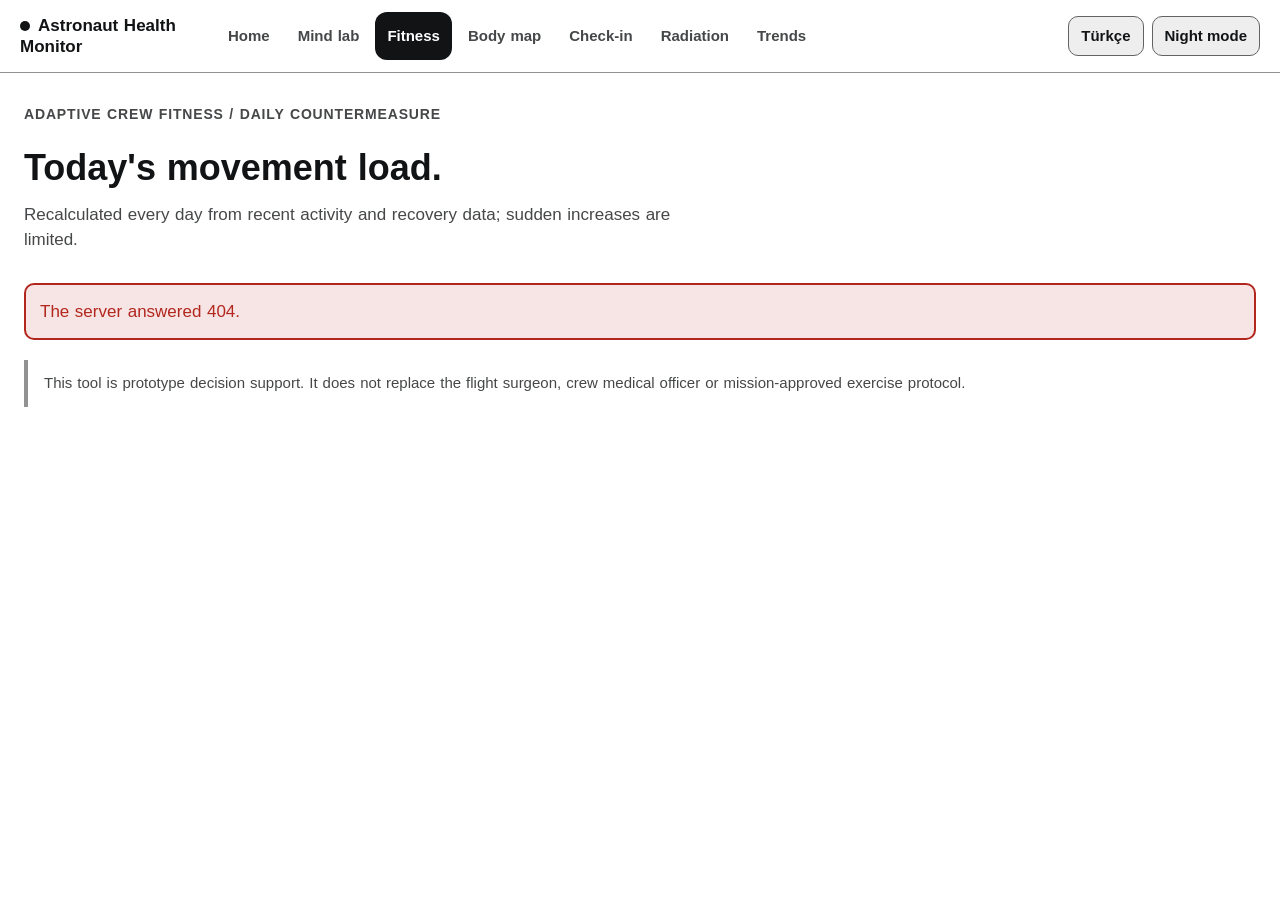
==== frontend/activity.html @ 47441b2d "Baseline Nasa1 snapshot" ====
<!doctype html>
<html lang="en">
<head>
  <meta charset="utf-8"><meta name="viewport" content="width=device-width, initial-scale=1">
  <title>Fitness · Astro Health</title><link rel="stylesheet" href="css/base.css"><link rel="stylesheet" href="css/orbit.css">
</head>
<body>
  <header id="app-header"></header>
  <main class="orbit-page">
    <div class="eyebrow">ADAPTIVE CREW FITNESS / GÜNLÜK KARŞI ÖNLEM</div>
    <div class="page-head"><h1>Bugünün hareket yükü.</h1><p>Yakın dönem aktivite ve toparlanma verisine göre her gün yeniden hesaplanır; ani artışlar sınırlandırılır.</p></div>
    <div id="activity-status" role="status"></div>
    <div id="activity-root"><p class="state">Plan hazırlanıyor…</p></div>
    <p class="trust-note">Bu araç prototip karar desteğidir. Uçuş cerrahının, mürettebat sağlık sorumlusunun veya görev için onaylanmış egzersiz protokolünün yerini almaz.</p>
  </main>
  <script type="module" src="js/activity.js"></script>
</body>
</html>
---- frontend/css/base.css ----
/* Astronaut Health Monitor — shared tokens and components.
   Pages add layout only; every colour, size, space and radius comes from these tokens.

   Rules from the NASA Human Integration Design Handbook (HIDH, Rev. 1) applied here:
   - Colour meaning (HIDH 10.11.5.5, p. 1063): red = warning/emergency, yellow = caution,
     green = normal, blue = advisory, magenta = radiation hazard. These colours are reserved
     for those meanings; actions and selection use neutral grey/white.
   - Colour is never the only code (HIDH p. 1033): every status has a word and a shape.
   - Text: no smaller than 14 px (about 0.4 degrees at a 50 cm viewing distance, HIDH p. 122),
     line spacing well above 0.15 of letter height and character contrast above 0.7 (p. 947).
   - Controls protected against inadvertent operation: large targets and confirmation for
     commands that cannot be undone (HIDH p. 1015).
   Page numbers are the handbook's printed page numbers. */

:root {
  color-scheme: dark;

  /* Surfaces: low-glare charcoal for long shifts */
  --bg: #111315;
  --surface: #111315;
  --surface-2: color-mix(in srgb, #ffffff 8%, #111315);
  --line: color-mix(in srgb, #ffffff 32%, #111315);
  --ink: #ffffff;
  --ink-muted: color-mix(in srgb, #ffffff 76%, #111315);
  --ink-faint: color-mix(in srgb, #ffffff 62%, #111315);

  /* Actions and current selection: pale ice blue, kept far lighter than the advisory blue */
  --accent: #ffffff;
  --accent-ink: #111315;
  --focus-ring: #ffffff;
  --ice: #ffffff;
  --ice-line: color-mix(in srgb, #ffffff 32%, #111315);

  /* Brand trim only (header line, title mark): never on controls or status, where red means warning */
  --cherry: color-mix(in srgb, #ffffff 32%, #111315);

  /* Status colours, reserved for their meaning and always paired with a word and a shape */
  --good: color-mix(in srgb,#1f6f3e 55%,#ffffff); --advisory: color-mix(in srgb,#185fa5 55%,#ffffff); --watch: color-mix(in srgb,#a94700 55%,#ffffff); --alert: color-mix(in srgb,#b3261e 55%,#ffffff); --radiation: color-mix(in srgb,#6f3b8f 55%,#ffffff);
  --missing: var(--ink-muted);
  --good-bg: color-mix(in srgb,var(--good) 20%,var(--bg));
  --advisory-bg: color-mix(in srgb,var(--advisory) 20%,var(--bg));
  --watch-bg: color-mix(in srgb,var(--watch) 20%,var(--bg));
  --alert-bg: color-mix(in srgb,var(--alert) 20%,var(--bg));
  --radiation-bg: color-mix(in srgb,var(--radiation) 20%,var(--bg));
  --missing-bg: var(--surface-2);
  /* Relative radiation dose, light to dark magenta */
  --dose-1: color-mix(in srgb,var(--radiation) 25%,var(--bg));
  --dose-2: color-mix(in srgb,var(--radiation) 55%,var(--bg));
  --dose-3: var(--radiation);

  /* Type: plain sans-serif faces available offline */
  --font: Arial, Helvetica, "Segoe UI", system-ui, sans-serif;
  --font-display: Arial, Helvetica, "Segoe UI", system-ui, sans-serif;
  --text-xs: 0.875rem;   /* 14 px: the smallest text anywhere */
  --text-sm: 0.9375rem;  /* 15 px */
  --text-md: 1.0625rem;  /* 17 px body */
  --text-lg: 1.375rem;
  --text-xl: 1.75rem;
  --text-2xl: 2.25rem;
  --text-score: 4.5rem;
  --text-chart: 13px;

  /* Space on a 4 px base */
  --s-1: 4px;
  --s-2: 8px;
  --s-3: 12px;
  --s-4: 16px;
  --s-5: 24px;
  --s-6: 32px;
  --s-7: 48px;

  --radius-sm: 4px;
  --radius: 8px;
  --radius-lg: 14px;

  --target: 48px;  /* minimum height of anything pressed */
  --page-max: 1200px;
  --focus: 0 0 0 3px var(--bg), 0 0 0 6px var(--focus-ring);
}

/* Two operational themes. Neutral surfaces carry no status meaning. The five
   chromatic colours below are reserved for status/category communication. */
:root, :root[data-theme="dark"] {
  color-scheme: dark;
  --bg: #111315; --surface: #111315; --surface-2:color-mix(in srgb,#ffffff 8%,#111315); --line:color-mix(in srgb,#ffffff 32%,#111315);
  --ink: #ffffff; --ink-muted:color-mix(in srgb,#ffffff 76%,#111315); --ink-faint:color-mix(in srgb,#ffffff 62%,#111315);
  --accent: #ffffff; --accent-ink: #111315; --focus-ring: #ffffff;
  --ice: #ffffff; --ice-line:var(--line); --cherry:var(--line);
  --good:color-mix(in srgb,#1f6f3e 55%,#ffffff); --advisory:color-mix(in srgb,#185fa5 55%,#ffffff); --watch:color-mix(in srgb,#a94700 55%,#ffffff); --alert:color-mix(in srgb,#b3261e 55%,#ffffff);
  --radiation:color-mix(in srgb,#6f3b8f 55%,#ffffff); --missing:var(--ink-muted);
  --good-bg:color-mix(in srgb,var(--good) 20%,var(--bg)); --advisory-bg:color-mix(in srgb,var(--advisory) 20%,var(--bg)); --watch-bg:color-mix(in srgb,var(--watch) 20%,var(--bg));
  --alert-bg:color-mix(in srgb,var(--alert) 20%,var(--bg)); --radiation-bg:color-mix(in srgb,var(--radiation) 20%,var(--bg)); --missing-bg:var(--surface-2);
  --dose-1:color-mix(in srgb,var(--radiation) 25%,var(--bg)); --dose-2:color-mix(in srgb,var(--radiation) 55%,var(--bg)); --dose-3:var(--radiation);
}
:root[data-theme="light"] {
  color-scheme: light;
  --bg: #ffffff; --surface: #ffffff; --surface-2:color-mix(in srgb,#111315 7%,#ffffff); --line:color-mix(in srgb,#111315 46%,#ffffff);
  --ink: #111315; --ink-muted:color-mix(in srgb,#111315 78%,#ffffff); --ink-faint:color-mix(in srgb,#111315 66%,#ffffff);
  --accent: #111315; --accent-ink: #ffffff; --focus-ring: #111315;
  --ice: #111315; --ice-line:var(--line); --cherry:var(--line);
  --good: #1f6f3e; --advisory: #185fa5; --watch: #a94700; --alert: #b3261e;
  --radiation: #6f3b8f; --missing:var(--ink-muted);
  --good-bg:color-mix(in srgb,var(--good) 12%,var(--bg)); --advisory-bg:color-mix(in srgb,var(--advisory) 12%,var(--bg)); --watch-bg:color-mix(in srgb,var(--watch) 12%,var(--bg));
  --alert-bg:color-mix(in srgb,var(--alert) 12%,var(--bg)); --radiation-bg:color-mix(in srgb,var(--radiation) 12%,var(--bg)); --missing-bg:var(--surface-2);
  --dose-1:color-mix(in srgb,var(--radiation) 15%,var(--bg)); --dose-2:color-mix(in srgb,var(--radiation) 45%,var(--bg)); --dose-3:var(--radiation);
}

*, *::before, *::after { box-sizing: border-box; }

html { -webkit-text-size-adjust: 100%; }

body {
  margin: 0;
  background: var(--bg);
  color: var(--ink);
  font-family: var(--font);
  font-size: var(--text-md);
  line-height: 1.5;
  font-variant-numeric: tabular-nums;
  word-spacing: 0.05em;
}

h1, h2, h3 { font-family: var(--font-display); line-height: 1.25; margin: 0 0 var(--s-3); font-weight: 700; }
h1 { font-size: var(--text-xl); color: var(--ice); }
h2 { font-size: var(--text-lg); color: var(--ice); }
h3 { font-size: var(--text-md); }
p { margin: 0 0 var(--s-3); }
a { color: var(--ice); text-decoration-thickness: 1px; text-underline-offset: 3px; }
a:hover { text-decoration-thickness: 2px; }
small, .muted { color: var(--ink-muted); }
.faint { color: var(--ink-faint); }

:focus-visible { outline: none; box-shadow: var(--focus); border-radius: var(--radius-sm); }

/* ---- Shell ---- */
.app-header {
  position: sticky; top: 0; z-index: 10;
  background: var(--surface);
  border-bottom: 3px solid var(--cherry);
}
.app-header__inner {
  max-width: var(--page-max); margin: 0 auto;
  display: flex; flex-wrap: wrap; align-items: center; gap: var(--s-3) var(--s-5);
  padding: var(--s-2) var(--s-4);
}
.app-title { font-family: var(--font-display); font-weight: 700; font-size: var(--text-md); color: var(--ink); text-decoration: none; }
.app-title::before { content: ""; display: inline-block; width: 10px; height: 10px; margin-right: var(--s-2); border-radius: 2px; background: var(--cherry); }
.app-nav { display: flex; gap: var(--s-1); flex-wrap: wrap; }
.app-nav a {
  display: inline-flex; align-items: center; min-height: var(--target);
  color: var(--ink-muted); text-decoration: none;
  padding: var(--s-2) var(--s-4); border-radius: var(--radius);
  font-size: var(--text-sm); font-weight: 700;
}
.app-nav a:hover { color: var(--ink); background: var(--surface-2); }
.app-nav a[aria-current="page"] { color: var(--accent-ink); background: var(--accent); }
.app-crew { margin-left: auto; display: flex; flex-wrap: wrap; align-items: center; gap: var(--s-2); font-size: var(--text-sm); }

main.page {
  max-width: var(--page-max); margin: 0 auto;
  padding: var(--s-5) var(--s-4) var(--s-7);
}
.page-head { margin-bottom: var(--s-5); }
.page-head p { color: var(--ink-muted); max-width: 70ch; }

/* ---- Master alert: the one place a warning or caution is announced on a page ---- */
.master-alert {
  display: flex; align-items: flex-start; gap: var(--s-3);
  border: 2px solid var(--line); border-left-width: 10px;
  border-radius: var(--radius); padding: var(--s-3) var(--s-4);
  margin-bottom: var(--s-5); background: var(--surface-2);
}
.master-alert__title { font-weight: 700; font-size: var(--text-lg); margin: 0; }
.master-alert__text { margin: var(--s-1) 0 0; }
.master-alert[data-status="alert"] { border-color: var(--alert); background: var(--alert-bg); }
.master-alert[data-status="watch"] { border-color: var(--watch); background: var(--watch-bg); }
.master-alert[data-status="advisory"] { border-color: var(--advisory); background: var(--advisory-bg); }
.master-alert[data-status="radiation"] { border-color: var(--radiation); background: var(--radiation-bg); }
.master-alert .status-icon { width: 22px; height: 22px; margin-top: 4px; }

/* ---- Panels ---- */
.panel {
  background: var(--surface);
  border: 1px solid var(--ice-line);
  border-radius: var(--radius-lg);
  padding: var(--s-5);
}
.panel--flat { background: transparent; }
.panel > h2:first-child, .panel > h3:first-child { margin-top: 0; }
.stack > * + * { margin-top: var(--s-4); }
.grid { display: grid; gap: var(--s-4); }

/* ---- Status: word + colour + shape (circle normal, diamond advisory, triangle caution, octagon warning) ---- */
.status-icon {
  display: inline-block; flex: none; width: 12px; height: 12px;
  background: currentColor; clip-path: circle(50%);
}
[data-status="advisory"] > .status-icon, .status-icon[data-shape="advisory"] { clip-path: polygon(50% 0, 100% 50%, 50% 100%, 0 50%); }
[data-status="watch"] > .status-icon, .status-icon[data-shape="watch"] { clip-path: polygon(50% 0, 100% 100%, 0 100%); }
[data-status="alert"] > .status-icon, .status-icon[data-shape="alert"],
[data-status="radiation"] > .status-icon, .status-icon[data-shape="radiation"] {
  clip-path: polygon(30% 0, 70% 0, 100% 30%, 100% 70%, 70% 100%, 30% 100%, 0 70%, 0 30%);
}
[data-status="missing"] > .status-icon { background: transparent; box-shadow: inset 0 0 0 2px currentColor; clip-path: none; border-radius: 50%; }

.status {
  display: inline-flex; align-items: center; gap: var(--s-2);
  padding: 2px var(--s-3); border-radius: 999px;
  font-size: var(--text-xs); font-weight: 700;
  background: var(--missing-bg); color: var(--missing);
}
.status[data-status="normal"], .status[data-status="good"] { background: var(--good-bg); color: var(--good); }
.status[data-status="advisory"] { background: var(--advisory-bg); color: var(--advisory); }
.status[data-status="watch"] { background: var(--watch-bg); color: var(--watch); }
.status[data-status="alert"] { background: var(--alert-bg); color: var(--alert); }
.status[data-status="radiation"] { background: var(--radiation-bg); color: var(--radiation); }

/* For SVG shapes and bars coloured by status. Pair with a pattern or label, never colour alone. */
[data-fill-status="normal"], [data-fill-status="good"] { fill: var(--good); }
[data-fill-status="advisory"] { fill: var(--advisory); }
[data-fill-status="watch"] { fill: var(--watch); }
[data-fill-status="alert"] { fill: var(--alert); }
[data-fill-status="missing"] { fill: var(--missing); }
[data-fill-dose="1"] { fill: var(--dose-1); }
[data-fill-dose="2"] { fill: var(--dose-2); }
[data-fill-dose="3"] { fill: var(--dose-3); }

/* ---- Numbers ---- */
.metric { display: flex; flex-direction: column; gap: 2px; }
.metric__label { font-size: var(--text-sm); color: var(--ink-muted); }
.metric__value { font-family: var(--font-display); font-size: var(--text-xl); font-weight: 700; }
.metric__unit { font-size: var(--text-sm); color: var(--ink-muted); margin-left: var(--s-1); font-weight: 400; }
.score-number { font-family: var(--font-display); font-size: var(--text-score); font-weight: 700; line-height: 1; }

/* ---- Buttons and inputs ---- */
.btn {
  display: inline-flex; align-items: center; justify-content: center; gap: var(--s-2);
  min-height: var(--target); min-width: var(--target); padding: var(--s-2) var(--s-5);
  border-radius: var(--radius); border: 1px solid var(--ink-faint);
  background: var(--surface-2); color: var(--ink);
  font: inherit; font-size: var(--text-sm); font-weight: 700;
  cursor: pointer; text-decoration: none;
}
.btn:hover { border-color: var(--ink); }
.btn--primary { background: var(--accent); border-color: var(--accent); color: var(--accent-ink); }
.btn--primary:hover { background: var(--ink); }
.btn--danger { background: var(--alert); border-color: var(--alert); color: var(--accent-ink); }
.btn:disabled { opacity: 0.5; cursor: not-allowed; }
.btn-row { display: flex; flex-wrap: wrap; gap: var(--s-3); }

.field { display: flex; flex-direction: column; gap: var(--s-1); }
.field label, .field legend { font-size: var(--text-sm); font-weight: 700; }
.field .hint { font-size: var(--text-xs); color: var(--ink-muted); }
.field .error { font-size: var(--text-xs); color: var(--alert); font-weight: 700; }
.input, select.input, textarea.input {
  min-height: var(--target); padding: var(--s-2) var(--s-3);
  border-radius: var(--radius); border: 1px solid var(--ink-faint);
  background: var(--bg); color: var(--ink); font: inherit;
}
.input[aria-invalid="true"] { border: 2px solid var(--alert); }

.segmented { display: inline-flex; flex-wrap: wrap; border: 1px solid var(--ink-faint); border-radius: var(--radius); overflow: hidden; }
.segmented button {
  min-height: var(--target); min-width: 64px;
  font: inherit; font-size: var(--text-sm); font-weight: 700; padding: var(--s-2) var(--s-4);
  background: transparent; color: var(--ink-muted); border: 0; cursor: pointer;
}
.segmented button + button { border-left: 1px solid var(--ink-faint); }
.segmented button[aria-pressed="true"] { background: var(--accent); color: var(--accent-ink); }

/* ---- Suppressed detail: hidden by default, one press to restore, and says how much is hidden ---- */
details.more { border-top: 1px solid var(--line); margin-top: var(--s-3); }
details.more > summary {
  display: flex; align-items: center; gap: var(--s-2);
  min-height: var(--target); cursor: pointer; list-style: none;
  font-size: var(--text-sm); font-weight: 700; color: var(--ink-muted);
}
details.more > summary::-webkit-details-marker { display: none; }
details.more > summary::before { content: "+"; font-size: var(--text-lg); width: 1ch; }
details.more[open] > summary::before { content: "−"; }
details.more > summary:hover { color: var(--ink); }

/* ---- Procedure steps: done, current and not yet ---- */
.steps { list-style: none; margin: 0; padding: 0; counter-reset: step; }
.steps > li {
  counter-increment: step;
  display: grid; grid-template-columns: var(--target) 1fr; gap: var(--s-3); align-items: start;
  padding: var(--s-2) var(--s-3); border-radius: var(--radius); border: 2px solid transparent;
}
.steps > li + li { margin-top: var(--s-1); }
.steps input[type="checkbox"] { width: 28px; height: 28px; margin: 10px; accent-color: var(--good); cursor: pointer; }
.steps .step-text::before { content: "Step " counter(step) ". "; font-weight: 700; }
.steps > li[data-step="current"] { border-color: var(--accent); background: var(--surface-2); }
.steps > li[data-step="current"] .step-text::after { content: " (current step)"; color: var(--ink-muted); font-size: var(--text-xs); }
/* Turkish: CSS-generated text cannot be reached by the DOM translator (i18n.js). */
html[lang="tr"] .steps .step-text::before { content: "Adım " counter(step) ". "; }
html[lang="tr"] .steps > li[data-step="current"] .step-text::after { content: " (geçerli adım)"; }
.steps > li[data-step="done"] .step-text { color: var(--ink-faint); text-decoration: line-through; }

/* ---- Confirmation dialog (shell.js confirmAction) ---- */
dialog.confirm {
  max-width: 480px; width: calc(100% - 32px);
  background: var(--surface); color: var(--ink);
  border: 2px solid var(--ink-faint); border-radius: var(--radius-lg); padding: var(--s-5);
}
dialog.confirm::backdrop { background: color-mix(in srgb, var(--bg) 75%, transparent); }
dialog.confirm h2 { margin-top: 0; }

/* ---- Lists and tables ---- */
.list { list-style: none; margin: 0; padding: 0; }
.list > li { padding: var(--s-3) 0; border-bottom: 1px solid var(--line); }
.list > li:last-child { border-bottom: 0; }
table.table { width: 100%; border-collapse: collapse; font-size: var(--text-sm); }
.table th { text-align: left; color: var(--ink-muted); font-weight: 700; padding: var(--s-2); border-bottom: 1px solid var(--line); }
.table td { padding: var(--s-2); border-bottom: 1px solid var(--line); }

/* ---- Feedback ---- */
.state { color: var(--ink-muted); padding: var(--s-4) 0; }
.notice {
  border-left: 6px solid var(--line); background: var(--surface-2);
  padding: var(--s-3) var(--s-4); border-radius: var(--radius);
}
.notice[data-status="advisory"] { border-color: var(--advisory); }
.notice[data-status="watch"] { border-color: var(--watch); }
.notice[data-status="alert"] { border-color: var(--alert); }
.notice[data-status="radiation"] { border-color: var(--radiation); }
.notice[data-status="normal"], .notice[data-status="good"] { border-color: var(--good); }
.error-box { border-left: 6px solid var(--alert); background: var(--alert-bg); padding: var(--s-3) var(--s-4); border-radius: var(--radius); }
.estimate-note { font-size: var(--text-xs); color: var(--ink-faint); }

/* ---- Charts (inline SVG) ---- */
.chart { width: 100%; height: auto; display: block; }
.chart .axis, .chart .grid-line { stroke: var(--line); stroke-width: 1; }
.chart .axis-label { fill: var(--ink-muted); font-size: var(--text-chart); font-family: var(--font); }
.chart .series { fill: none; stroke: var(--accent); stroke-width: 2; }
.chart .band-normal { fill: var(--good-bg); }
.chart .point-anomaly { fill: var(--alert); }

.visually-hidden {
  position: absolute; width: 1px; height: 1px; padding: 0; margin: -1px;
  overflow: hidden; clip: rect(0 0 0 0); white-space: nowrap; border: 0;
}

@media (prefers-reduced-motion: reduce) {
  *, *::before, *::after { animation-duration: 0.01ms !important; transition-duration: 0.01ms !important; }
}

@media (max-width: 640px) {
  .app-crew { margin-left: 0; width: 100%; }
  main.page { padding: var(--s-4) var(--s-3) var(--s-6); }
  .panel { padding: var(--s-4); }
  :root { --text-score: 3.5rem; }
}
---- frontend/css/orbit.css ----
/* Operational layout layer. It adds no decorative colour: all colour comes from
   base.css status and neutral surface tokens. */
body{background:var(--bg);letter-spacing:normal}
.app-header{border-bottom:1px solid var(--line);backdrop-filter:none}
.app-header__inner{max-width:1360px;padding:12px 20px;gap:8px 16px}
.app-title{max-width:180px;line-height:1.25}.app-title::before{background:var(--ink);border-radius:50%;box-shadow:none}
.app-nav{gap:4px}.app-nav a{padding:8px 12px;border-radius:12px;font-size:var(--text-sm)}
.app-nav a[aria-current=page]{background:var(--ink);color:var(--bg)}
.app-crew{gap:8px}.app-crew .btn{min-height:40px;padding:6px 12px}
.panel,.orbit-card,.lab-card{background:var(--surface);border:1px solid var(--line);border-radius:18px;box-shadow:0 12px 32px color-mix(in srgb,var(--ink) 6%,transparent)}
.btn{border-radius:10px;box-shadow:none;transition:border-color .15s,background .15s;min-height:48px}.btn:active{transform:none}.btn:hover{filter:none;border-color:var(--ink)}
.btn--primary{background:var(--ink);color:var(--bg);border-color:var(--ink)}
.input,select,textarea{border-radius:10px!important}
h1,h2,h3{letter-spacing:normal}.eyebrow{font:700 var(--text-xs)/1.4 var(--font);letter-spacing:.06em;text-transform:uppercase;color:var(--ink-muted)}
.orbit-page{max-width:1360px;margin:auto;padding:32px 24px 64px}
.orbit-hero{display:grid;grid-template-columns:minmax(0,1.15fr) minmax(320px,.85fr);gap:48px;align-items:center;min-height:380px;padding:36px 0 48px;border-bottom:1px solid var(--line)}
.orbit-hero>div:first-child{max-width:780px}.orbit-hero h1{font-size:clamp(40px,5.5vw,72px);line-height:1.04;margin:18px 0;color:var(--ink);max-width:720px}
.orbit-hero h1 em{font:inherit;font-weight:400;color:inherit}.orbit-hero p{max-width:62ch;color:var(--ink-muted)}
.orbit-art{position:relative;height:320px;display:grid;place-items:center;overflow:hidden;border:1px solid var(--line);border-radius:32px;background:var(--surface-2)}
.orb{width:172px;height:172px;border-radius:50%;background:var(--surface);border:2px solid var(--ink);box-shadow:inset -20px -14px 0 color-mix(in srgb,var(--ink) 8%,transparent)}
.orbit-ring{position:absolute;width:330px;height:126px;border:2px solid var(--line);border-radius:50%;transform:rotate(-24deg)}
.orbit-ring.second{width:280px;height:150px;transform:rotate(43deg);border-style:dashed}
.orbit-dot{position:absolute;left:18%;top:66%;width:13px;height:13px;background:var(--ink);border:3px solid var(--surface-2);border-radius:50%}
.art-label{position:absolute;bottom:22px;font:700 var(--text-xs)/1.4 var(--font);letter-spacing:.12em;color:var(--ink-muted)}
.orbit-grid{display:grid;grid-template-columns:repeat(4,minmax(0,1fr));gap:16px;margin-top:24px}
.orbit-card{padding:26px;min-width:0}.orbit-card h2{font-size:var(--text-lg);margin-top:16px}.orbit-card p{color:var(--ink-muted);font-size:var(--text-md)}
.orbit-card.featured{background:var(--surface-2);color:var(--ink);border-width:2px}.orbit-card.featured p,.orbit-card.featured .eyebrow{color:var(--ink-muted)}
.card-index{font-size:var(--text-xs);font-weight:700;color:var(--ink-muted)}.orbit-card .btn{margin-top:12px}
.orbit-strip{display:flex;justify-content:space-between;align-items:center;gap:16px;border-top:1px solid var(--line);padding:20px 0;margin-top:28px}
.orbit-section{margin-top:32px}.orbit-section h2{font-size:var(--text-lg)}
.metric-grid{display:grid;grid-template-columns:repeat(4,1fr);gap:12px}.metric-tile{padding:20px;border:1px solid var(--line);border-radius:14px;background:var(--surface)}
.metric-tile strong{font-size:var(--text-xl);display:block;font-weight:700;margin:8px 0}.metric-tile small{font-size:var(--text-sm)}
.mission-ticket{border:1px solid var(--line);border-radius:16px;padding:24px;margin:16px 0;background:var(--surface)}
.mission-ticket h3{font-size:var(--text-lg)}.mission-ticket li{margin:12px 0}.mission-ticket label{display:flex;gap:12px;align-items:center;min-height:48px}.mission-ticket input{width:22px;height:22px;accent-color:var(--ink)}.mission-ticket .btn{margin-top:12px}
.lab{max-width:900px;margin:40px auto;padding:0 24px}.lab-card{padding:36px;min-height:380px}.lab h1{font-size:var(--text-2xl)}.lab h2{font-size:var(--text-lg)}
.lab-steps{display:flex;gap:8px;margin:24px 0;flex-wrap:wrap}.lab-steps span{padding:8px 12px;border:1px solid var(--line);border-radius:999px;font-size:var(--text-sm)}.lab-steps .active{background:var(--ink);color:var(--bg)}
.lab-question{margin:24px 0}.lab-question label{display:block;margin-bottom:10px}.lab-choice{display:flex;gap:10px;flex-wrap:wrap}.lab-choice button[aria-pressed=true]{background:var(--ink);color:var(--bg);border-color:var(--ink)}
.pvt-target{display:grid;place-items:center;width:100%;min-height:240px;border:2px solid var(--line);border-radius:16px;background:var(--surface-2);color:var(--ink);font-size:var(--text-xl);touch-action:manipulation}.pvt-target[data-ready=true]{background:var(--good-bg);border-color:var(--good);color:var(--ink)}
.progress-line{width:100%;height:8px;accent-color:var(--ink);margin:20px 0}.lab-footer{display:flex;gap:12px;justify-content:space-between;margin-top:24px}
.trust-note{border-left:4px solid var(--line);padding:12px 16px;color:var(--ink-muted);font-size:var(--text-sm);margin-top:20px}
.checkin-fields{gap:20px}.field{padding:22px;border:1px solid var(--line);border-radius:14px;background:var(--surface)}.field legend{padding:0 8px}
.page-head{margin:20px 0 30px}.page-head h1{font-size:var(--text-2xl)}.score-number{font-weight:700}.spark{display:flex;align-items:end;height:80px;gap:8px}.spark span{background:var(--ink-muted);border-radius:0;flex:1;min-height:3px}
.local-badge{font:700 var(--text-xs)/1.4 var(--font);color:var(--ink-muted)}.orbit-error{color:var(--alert);padding:14px;border:2px solid var(--alert);border-radius:10px;background:var(--alert-bg)}
.orbit-notice{display:flex;align-items:flex-start;gap:10px;padding:14px 16px;border:2px solid;border-radius:12px;font-weight:700}
.orbit-notice::before{flex:0 0 auto;display:grid;place-items:center;width:24px;height:24px;font-size:15px;line-height:1}
.orbit-notice--watch{color:var(--watch);border-color:var(--watch);background:var(--watch-bg)}.orbit-notice--watch::before{content:"◆"}
.orbit-notice--alert{color:var(--alert);border-color:var(--alert);background:var(--alert-bg)}.orbit-notice--alert::before{content:"⬢"}
.focused-form{max-width:900px;margin:auto}.focused-form .checkin-fields{grid-template-columns:1fr}.focused-form .lab-footer{position:sticky;bottom:12px;z-index:3;background:var(--surface);border:1px solid var(--line);padding:14px;border-radius:14px}
.activity-layout{display:grid;grid-template-columns:minmax(0,1.25fr) minmax(280px,.75fr);gap:16px}.activity-plan{display:grid;gap:12px}
.activity-block{display:grid;grid-template-columns:auto minmax(0,1fr) auto;align-items:start;gap:16px;padding:20px;border:1px solid var(--line);border-radius:14px;background:var(--surface-2)}
.activity-block input{width:24px;height:24px;margin-top:2px;accent-color:var(--ink)}.activity-block strong{font-size:var(--text-md)}.activity-block small{display:block;font-size:var(--text-sm);color:var(--ink-muted)}
.activity-block__body{display:grid;gap:6px}.activity-block__body ol{margin:8px 0 0;padding-left:22px}.activity-block__body li{margin:5px 0}.activity-dose{text-align:right;white-space:nowrap}.activity-dose strong{display:block;font-size:var(--text-lg)}
.controller-grid{display:grid;grid-template-columns:repeat(4,minmax(0,1fr));gap:8px;margin:18px 0}.controller-grid>div{padding:14px;border:1px solid var(--line);border-radius:10px}.controller-grid small,.controller-grid strong{display:block}.controller-grid strong{margin-top:6px;font-size:var(--text-lg)}.controller-formula{padding:12px 14px;background:var(--surface-2);border-radius:10px;font-family:var(--font);font-size:var(--text-sm)}
.activity-stop{margin-top:18px;padding:16px 18px;border:2px solid var(--alert);border-radius:12px}.activity-stop h3{color:var(--alert)}.activity-stop ul{margin-bottom:0;padding-left:22px}.activity-stop li{margin:7px 0}
.activity-mode{display:inline-flex;padding:8px 12px;border:1px solid var(--line);border-radius:4px;font-size:var(--text-xs);font-weight:700;letter-spacing:.04em}.activity-reasons{padding-left:20px}.activity-reasons li{margin:10px 0}.activity-log{display:grid;gap:12px}.activity-log input{max-width:180px}
/* Görev 4: Cognitive Tasks hub, briefing boxes & SVG arenas */
.cog-grid{display:grid;grid-template-columns:repeat(2,minmax(0,1fr));gap:14px;margin:18px 0 22px}
.cog-card{display:flex;flex-direction:column;gap:8px;padding:16px;border:1px solid var(--line);border-radius:6px;background:var(--surface)}
.cog-card--done{border-color:var(--good)}
.cog-card__head{display:flex;align-items:center;justify-content:space-between;gap:8px;flex-wrap:wrap}
.cog-card__title{margin:2px 0 0;font-size:1.05rem}
.cog-card__desc{margin:0;color:var(--ink-muted);font-size:var(--text-sm);line-height:1.45}
.cog-card__metrics{margin:0;font-size:var(--text-xs);font-weight:600;color:var(--ink)}
.cog-card__actions{margin-top:auto;padding-top:6px}
.cog-pill{display:inline-flex;align-items:center;padding:3px 9px;border-radius:999px;font-size:var(--text-xs);font-weight:700;border:1px solid var(--line);color:var(--ink-muted)}
.cog-pill--done{border-color:var(--good);color:var(--good);background:var(--good-bg)}
.cog-runner-top{display:flex;align-items:flex-start;justify-content:space-between;gap:12px;flex-wrap:wrap;margin-bottom:14px}
.cog-info-grid{display:grid;grid-template-columns:repeat(2,minmax(0,1fr));gap:12px;margin-bottom:18px}
.cog-info-card{padding:12px 14px;border:1px solid var(--line);border-radius:6px;background:var(--surface-2)}
.cog-info-card p{margin:6px 0 0;font-size:var(--text-sm);line-height:1.45}
.cog-stage{padding:18px;border:1px solid var(--line);border-radius:8px;background:var(--surface)}
.cog-complete{text-align:center;display:grid;gap:8px;justify-items:center}
.cog-summary{margin:20px 0;padding:16px;border:1px solid var(--line);border-radius:6px;background:var(--surface-2)}
.cog-summary__head{display:flex;align-items:baseline;justify-content:space-between;gap:12px;flex-wrap:wrap;margin-top:6px}
.cog-summary__list{list-style:none;margin:12px 0 0;padding:0;display:grid;gap:8px}
.cog-summary__list li{display:grid;grid-template-columns:minmax(0,1.2fr) minmax(0,1fr) auto;gap:10px;align-items:center;padding-top:8px;border-top:1px solid var(--line);font-size:var(--text-sm)}
.task-hud{display:flex;align-items:center;justify-content:space-between;gap:12px;flex-wrap:wrap;margin-bottom:12px;font-size:var(--text-sm);font-weight:600}
.task-note{color:var(--ink-muted);font-weight:500}
.task-arena{display:block;width:100%;max-width:440px;margin:8px auto 14px;border:1px solid var(--line);border-radius:6px;background:var(--surface-2);touch-action:none}
.task-stage-center{display:flex;flex-direction:column;align-items:center;justify-content:center;gap:8px;padding:12px 0}
.task-specimen{width:110px;height:110px;display:block}
.task-specimen-sm{width:76px;height:76px;display:block;border:1px solid var(--line);border-radius:6px;background:var(--surface-2);padding:4px}
.task-study-grid{display:flex;flex-wrap:wrap;justify-content:center;gap:12px;padding:12px 0}
.task-groups{display:grid;grid-template-columns:repeat(2,minmax(0,1fr));gap:12px;margin-bottom:12px}
.task-group-box{padding:10px;border:1px solid var(--line);border-radius:6px;background:var(--surface-2);text-align:center}
.task-group-title{font-size:var(--text-xs);font-weight:700;text-transform:uppercase;letter-spacing:.05em;color:var(--ink-muted);margin-bottom:6px}
.task-pair{display:flex;justify-content:center;gap:8px}
.task-matrix{display:grid;grid-template-columns:repeat(3,72px);gap:6px;justify-content:center;margin:10px auto 14px}
.task-matrix__cell{width:72px;height:72px;border:1px solid var(--line);border-radius:6px;background:var(--surface-2);display:grid;place-items:center;padding:4px}
.task-matrix__cell svg{width:100%;height:100%;display:block}
.task-matrix__cell--missing{font-size:1.5rem;font-weight:700;color:var(--accent);border-style:dashed}
.task-matrix-opts{display:flex;flex-wrap:wrap;justify-content:center;gap:10px}
.task-matrix-opt{width:76px;height:76px;border:1px solid var(--line-strong);border-radius:6px;background:var(--surface);cursor:pointer;padding:6px;display:grid;place-items:center}
.task-matrix-opt:hover,.task-matrix-opt:focus-visible{border-color:var(--accent);background:var(--surface-2)}
.task-matrix-opt svg{width:100%;height:100%;display:block}
.dsst-key{display:grid;grid-template-columns:repeat(6,minmax(0,1fr));gap:6px;margin-bottom:12px}
.dsst-key__cell{display:flex;flex-direction:column;align-items:center;gap:4px;padding:6px 4px;border:1px solid var(--line);border-radius:6px;background:var(--surface-2)}
.dsst-key__cell svg{width:34px;height:34px}
.dsst-key__digit{font-size:var(--text-sm);font-weight:700}
.dsst-pad{display:grid;grid-template-columns:repeat(6,minmax(0,1fr));gap:8px}
.dsst-pad__btn{min-height:46px;font-size:1.05rem;font-weight:700;justify-content:center}
/* Görev 5: Home streak banner & shared space SVG medals */
.streak-banner{display:flex;align-items:center;justify-content:space-between;gap:16px;flex-wrap:wrap;margin:14px 0 18px;padding:16px 20px}
.streak-banner__main{display:grid;gap:8px;min-width:0}
.streak-banner__stats{display:flex;align-items:center;flex-wrap:wrap;gap:10px}
.streak-banner__fire{font-size:1.05rem;display:inline-flex;align-items:center;gap:4px}
.streak-banner__chip{display:inline-flex;align-items:center;padding:4px 10px;border:1px solid var(--line);border-radius:999px;font-size:var(--text-xs);font-weight:600;background:var(--surface-2);color:var(--ink)}
.streak-banner__chip--good{border-color:var(--good);color:var(--good);background:var(--good-bg)}
.streak-banner__side{display:flex;align-items:center;gap:14px;flex-wrap:wrap}
.streak-banner__medals{display:inline-flex;align-items:center;gap:8px}
.streak-banner__medal{display:inline-flex;align-items:center}
.badge-medal{display:block;flex:0 0 auto}
.badge-medal .medal-rim{fill:var(--surface-2);stroke:var(--line-strong);stroke-width:2.2}
.badge-medal .medal-ring{fill:none;stroke:var(--ink-muted);stroke-width:1.8}
.badge-medal .medal-core{fill:var(--ink-faint);stroke:var(--ink-muted);stroke-width:1.4}
.badge-medal .medal-accent{fill:var(--ink-muted)}
.badge-medal--locked{opacity:.62}
.badge-medal--earned.badge-medal--bronze .medal-rim{fill:rgba(217,119,6,.16);stroke:#d97706}
.badge-medal--earned.badge-medal--bronze .medal-ring{stroke:#f59e0b}
.badge-medal--earned.badge-medal--bronze .medal-core{fill:#f59e0b;stroke:#b45309}
.badge-medal--earned.badge-medal--silver .medal-rim{fill:rgba(56,189,248,.16);stroke:#38bdf8}
.badge-medal--earned.badge-medal--silver .medal-core{fill:#7dd3fc;stroke:#0284c7}
.badge-medal--earned.badge-medal--silver .medal-accent{fill:#e0f2fe}
.badge-medal--earned.badge-medal--gold .medal-rim{fill:rgba(250,204,21,.18);stroke:#eab308}
.badge-medal--earned.badge-medal--gold .medal-ring{stroke:#facc15}
.badge-medal--earned.badge-medal--gold .medal-core{fill:#fde047;stroke:#ca8a04}
.badge-medal--earned.badge-medal--gold .medal-accent{fill:#fef08a}
.medal-lock__bg{fill:var(--bg);stroke:var(--line-strong);stroke-width:1.4}
.medal-lock__body{fill:var(--ink-muted)}
.medal-lock__shackle{fill:none;stroke:var(--ink-muted);stroke-width:1.6}
@media(max-width:1100px){.orbit-grid{grid-template-columns:repeat(2,1fr)}}
@media(max-width:850px){.orbit-grid,.orbit-hero,.activity-layout,.cog-grid,.cog-info-grid,.task-groups{grid-template-columns:1fr}.streak-banner{align-items:flex-start}.dsst-key,.dsst-pad{grid-template-columns:repeat(3,minmax(0,1fr))}.cog-summary__list li{grid-template-columns:1fr;gap:4px}.orbit-hero{gap:12px}.orbit-art{height:220px;border-radius:22px}.orb{width:120px;height:120px}.orbit-ring{width:230px;height:88px}.orbit-ring.second{width:200px;height:105px}.metric-grid{grid-template-columns:repeat(2,1fr)}.controller-grid{grid-template-columns:repeat(2,1fr)}.app-header__inner{padding:10px 12px}.app-crew{margin-left:0}.app-nav{overflow:auto;flex-wrap:nowrap;width:100%}.app-nav a{white-space:nowrap}.orbit-page{padding:20px 16px 48px}.lab-card{padding:20px}.orbit-strip{align-items:start;flex-direction:column}}
@media(max-width:520px){.activity-block{grid-template-columns:auto minmax(0,1fr)}.activity-dose{grid-column:2;text-align:left}.controller-grid{grid-template-columns:1fr}}
@media(prefers-reduced-motion:reduce){*{animation:none!important;transition:none!important;scroll-behavior:auto!important}}
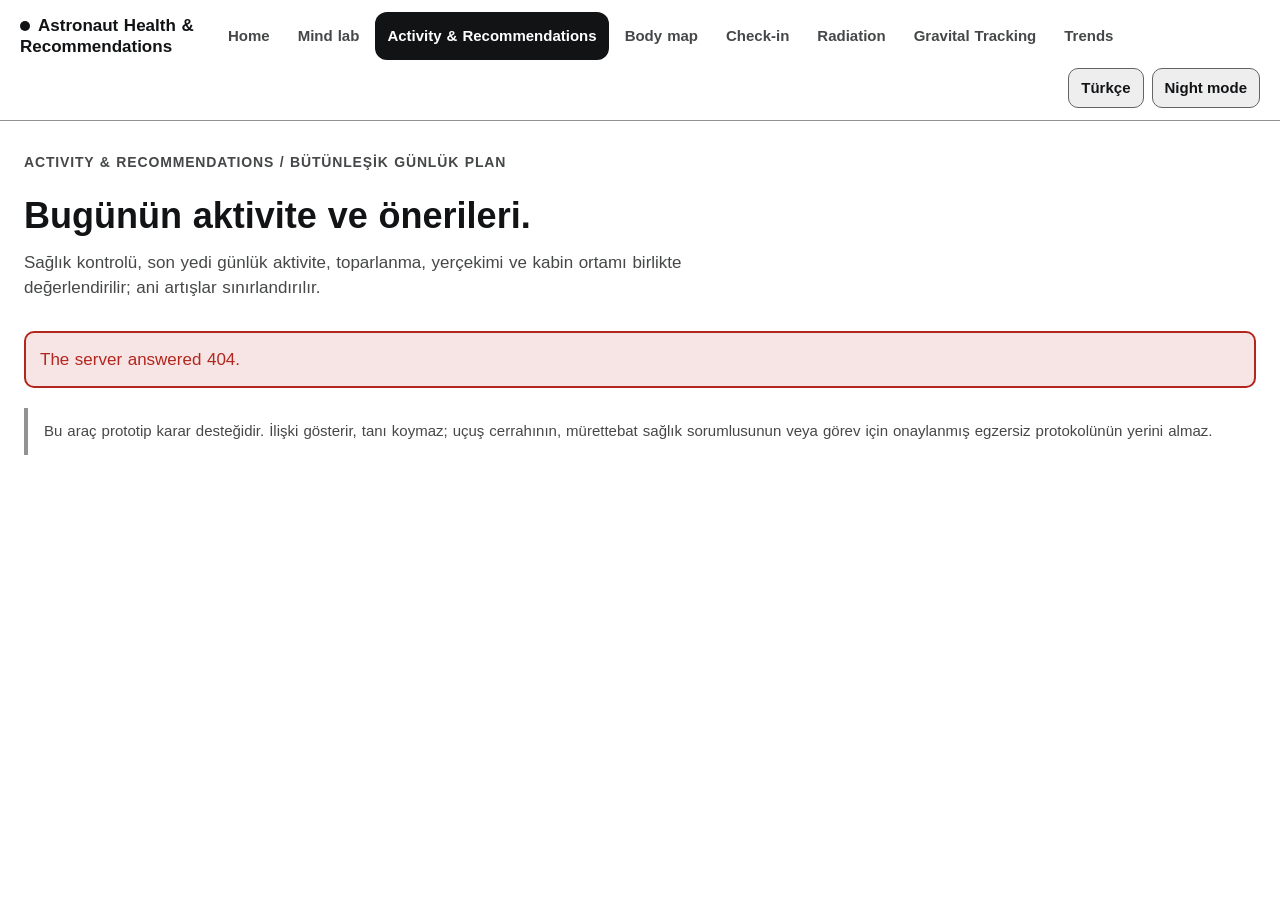
==== commit 962f7d0a: "Add gravity dashboard and activity recommendations" ====
--- a/frontend/activity.html
+++ b/frontend/activity.html
@@ -2,16 +2,16 @@
 <html lang="en">
 <head>
   <meta charset="utf-8"><meta name="viewport" content="width=device-width, initial-scale=1">
-  <title>Fitness · Astro Health</title><link rel="stylesheet" href="css/base.css"><link rel="stylesheet" href="css/orbit.css">
+  <title>Activity &amp; Recommendations · Astronaut Health &amp; Recommendations</title><link rel="stylesheet" href="css/base.css"><link rel="stylesheet" href="css/orbit.css">
 </head>
 <body>
   <header id="app-header"></header>
   <main class="orbit-page">
-    <div class="eyebrow">ADAPTIVE CREW FITNESS / GÜNLÜK KARŞI ÖNLEM</div>
-    <div class="page-head"><h1>Bugünün hareket yükü.</h1><p>Yakın dönem aktivite ve toparlanma verisine göre her gün yeniden hesaplanır; ani artışlar sınırlandırılır.</p></div>
+    <div class="eyebrow">ACTIVITY &amp; RECOMMENDATIONS / BÜTÜNLEŞİK GÜNLÜK PLAN</div>
+    <div class="page-head"><h1>Bugünün aktivite ve önerileri.</h1><p>Sağlık kontrolü, son yedi günlük aktivite, toparlanma, yerçekimi ve kabin ortamı birlikte değerlendirilir; ani artışlar sınırlandırılır.</p></div>
     <div id="activity-status" role="status"></div>
     <div id="activity-root"><p class="state">Plan hazırlanıyor…</p></div>
-    <p class="trust-note">Bu araç prototip karar desteğidir. Uçuş cerrahının, mürettebat sağlık sorumlusunun veya görev için onaylanmış egzersiz protokolünün yerini almaz.</p>
+    <p class="trust-note">Bu araç prototip karar desteğidir. İlişki gösterir, tanı koymaz; uçuş cerrahının, mürettebat sağlık sorumlusunun veya görev için onaylanmış egzersiz protokolünün yerini almaz.</p>
   </main>
   <script type="module" src="js/activity.js"></script>
 </body>
--- a/frontend/css/orbit.css
+++ b/frontend/css/orbit.css
@@ -53,6 +53,8 @@
 .controller-grid{display:grid;grid-template-columns:repeat(4,minmax(0,1fr));gap:8px;margin:18px 0}.controller-grid>div{padding:14px;border:1px solid var(--line);border-radius:10px}.controller-grid small,.controller-grid strong{display:block}.controller-grid strong{margin-top:6px;font-size:var(--text-lg)}.controller-formula{padding:12px 14px;background:var(--surface-2);border-radius:10px;font-family:var(--font);font-size:var(--text-sm)}
 .activity-stop{margin-top:18px;padding:16px 18px;border:2px solid var(--alert);border-radius:12px}.activity-stop h3{color:var(--alert)}.activity-stop ul{margin-bottom:0;padding-left:22px}.activity-stop li{margin:7px 0}
 .activity-mode{display:inline-flex;padding:8px 12px;border:1px solid var(--line);border-radius:4px;font-size:var(--text-xs);font-weight:700;letter-spacing:.04em}.activity-reasons{padding-left:20px}.activity-reasons li{margin:10px 0}.activity-log{display:grid;gap:12px}.activity-log input{max-width:180px}
+.activity-context-grid{display:grid;grid-template-columns:repeat(4,minmax(0,1fr));gap:10px;margin:18px 0}.activity-context-grid>div{display:grid;gap:5px;padding:16px;border:1px solid var(--line);border-radius:12px;background:var(--surface-2)}.activity-context-grid small,.activity-context-grid span{color:var(--ink-muted);font-size:var(--text-sm)}.activity-context-grid strong{font-size:var(--text-lg)}
+.recommendation-list{display:grid;grid-template-columns:repeat(2,minmax(0,1fr));gap:12px}.recommendation-card{display:grid;grid-template-columns:auto minmax(0,1fr);gap:14px;padding:18px;border:1px solid var(--line);border-left:5px solid var(--line-strong);border-radius:12px;background:var(--surface-2)}.recommendation-card--watch{border-left-color:var(--watch)}.recommendation-card--advisory{border-left-color:var(--ink)}.recommendation-card input{width:24px;height:24px;margin-top:2px;accent-color:var(--ink)}.recommendation-card__body{display:grid;gap:8px}.recommendation-card__body>strong{font-size:var(--text-md)}.recommendation-meta{display:flex;justify-content:space-between;align-items:center;gap:10px;flex-wrap:wrap}.recommendation-priority{font-size:var(--text-xs);font-weight:700;padding:4px 8px;border:1px solid var(--line);border-radius:999px}.recommendation-priority--watch{color:var(--watch);border-color:var(--watch);background:var(--watch-bg)}.recommendation-basis{padding-top:8px;border-top:1px solid var(--line);color:var(--ink-muted)}
 /* Görev 4: Cognitive Tasks hub, briefing boxes & SVG arenas */
 .cog-grid{display:grid;grid-template-columns:repeat(2,minmax(0,1fr));gap:14px;margin:18px 0 22px}
 .cog-card{display:flex;flex-direction:column;gap:8px;padding:16px;border:1px solid var(--line);border-radius:6px;background:var(--surface)}
@@ -131,4 +133,6 @@
 @media(max-width:1100px){.orbit-grid{grid-template-columns:repeat(2,1fr)}}
 @media(max-width:850px){.orbit-grid,.orbit-hero,.activity-layout,.cog-grid,.cog-info-grid,.task-groups{grid-template-columns:1fr}.streak-banner{align-items:flex-start}.dsst-key,.dsst-pad{grid-template-columns:repeat(3,minmax(0,1fr))}.cog-summary__list li{grid-template-columns:1fr;gap:4px}.orbit-hero{gap:12px}.orbit-art{height:220px;border-radius:22px}.orb{width:120px;height:120px}.orbit-ring{width:230px;height:88px}.orbit-ring.second{width:200px;height:105px}.metric-grid{grid-template-columns:repeat(2,1fr)}.controller-grid{grid-template-columns:repeat(2,1fr)}.app-header__inner{padding:10px 12px}.app-crew{margin-left:0}.app-nav{overflow:auto;flex-wrap:nowrap;width:100%}.app-nav a{white-space:nowrap}.orbit-page{padding:20px 16px 48px}.lab-card{padding:20px}.orbit-strip{align-items:start;flex-direction:column}}
 @media(max-width:520px){.activity-block{grid-template-columns:auto minmax(0,1fr)}.activity-dose{grid-column:2;text-align:left}.controller-grid{grid-template-columns:1fr}}
+@media(max-width:850px){.activity-context-grid{grid-template-columns:repeat(2,minmax(0,1fr))}.recommendation-list{grid-template-columns:1fr}}
+@media(max-width:520px){.activity-context-grid{grid-template-columns:1fr}}
 @media(prefers-reduced-motion:reduce){*{animation:none!important;transition:none!important;scroll-behavior:auto!important}}
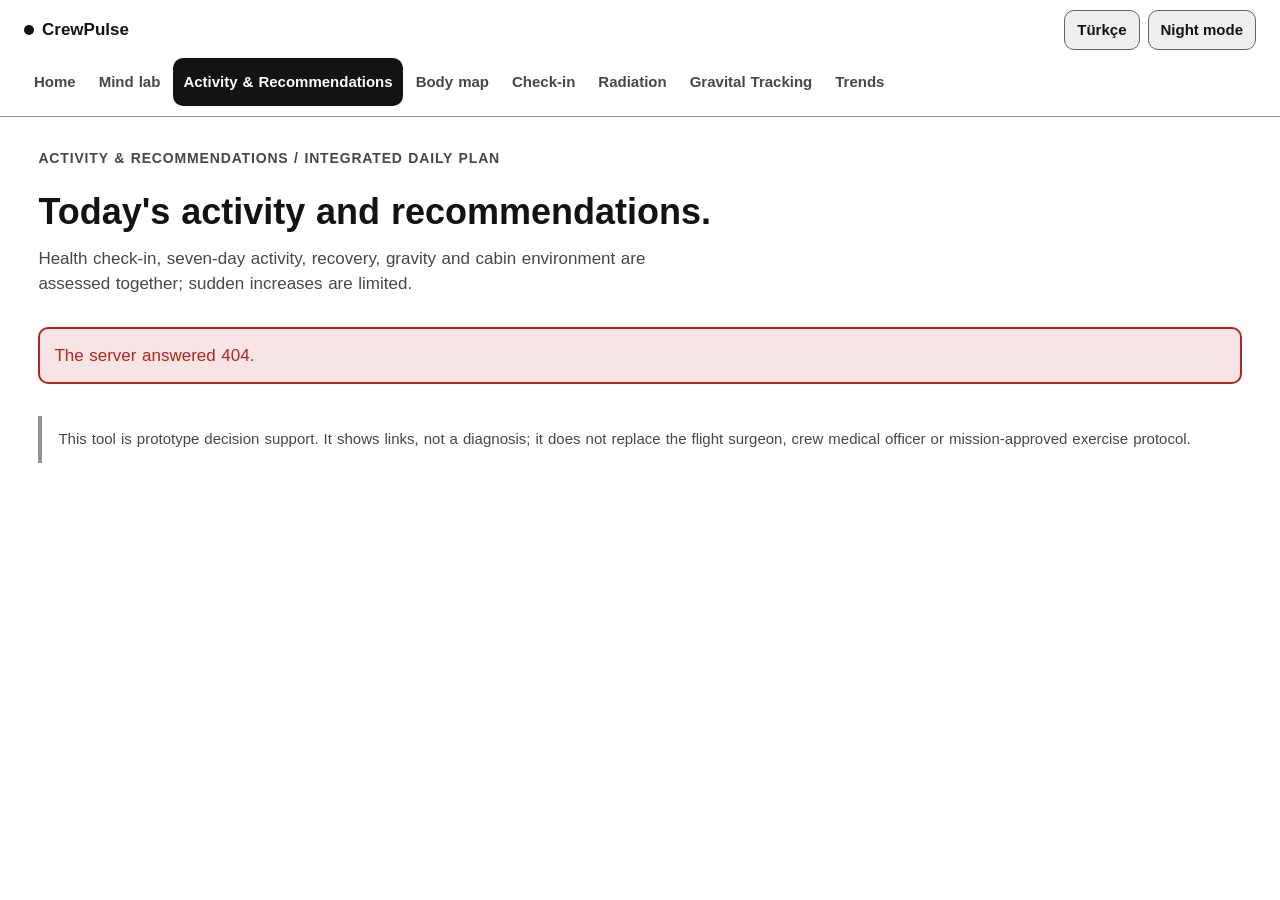
==== commit 5036935e: "Publish latest CrewPulse web release" ====
--- a/frontend/activity.html
+++ b/frontend/activity.html
@@ -2,16 +2,16 @@
 <html lang="en">
 <head>
   <meta charset="utf-8"><meta name="viewport" content="width=device-width, initial-scale=1">
-  <title>Activity &amp; Recommendations · Astronaut Health &amp; Recommendations</title><link rel="stylesheet" href="css/base.css"><link rel="stylesheet" href="css/orbit.css">
+  <title>Activity &amp; Recommendations · CrewPulse</title><link rel="icon" href="img/favicon.svg" type="image/svg+xml"><link rel="stylesheet" href="css/base.css"><link rel="stylesheet" href="css/orbit.css">
 </head>
 <body>
   <header id="app-header"></header>
   <main class="orbit-page">
-    <div class="eyebrow">ACTIVITY &amp; RECOMMENDATIONS / BÜTÜNLEŞİK GÜNLÜK PLAN</div>
-    <div class="page-head"><h1>Bugünün aktivite ve önerileri.</h1><p>Sağlık kontrolü, son yedi günlük aktivite, toparlanma, yerçekimi ve kabin ortamı birlikte değerlendirilir; ani artışlar sınırlandırılır.</p></div>
+    <div class="eyebrow">ACTIVITY &amp; RECOMMENDATIONS / INTEGRATED DAILY PLAN</div>
+    <div class="page-head"><h1>Today's activity and recommendations.</h1><p>Health check-in, seven-day activity, recovery, gravity and cabin environment are assessed together; sudden increases are limited.</p></div>
     <div id="activity-status" role="status"></div>
-    <div id="activity-root"><p class="state">Plan hazırlanıyor…</p></div>
-    <p class="trust-note">Bu araç prototip karar desteğidir. İlişki gösterir, tanı koymaz; uçuş cerrahının, mürettebat sağlık sorumlusunun veya görev için onaylanmış egzersiz protokolünün yerini almaz.</p>
+    <div id="activity-root"><p class="state">Preparing plan…</p></div>
+    <p class="trust-note">This tool is prototype decision support. It shows links, not a diagnosis; it does not replace the flight surgeon, crew medical officer or mission-approved exercise protocol.</p>
   </main>
   <script type="module" src="js/activity.js"></script>
 </body>
--- a/frontend/css/orbit.css
+++ b/frontend/css/orbit.css
@@ -2,9 +2,9 @@
    base.css status and neutral surface tokens. */
 body{background:var(--bg);letter-spacing:normal}
 .app-header{border-bottom:1px solid var(--line);backdrop-filter:none}
-.app-header__inner{max-width:1360px;padding:12px 20px;gap:8px 16px}
-.app-title{max-width:180px;line-height:1.25}.app-title::before{background:var(--ink);border-radius:50%;box-shadow:none}
-.app-nav{gap:4px}.app-nav a{padding:8px 12px;border-radius:12px;font-size:var(--text-sm)}
+.app-header__inner{max-width:1600px;padding:10px 24px;gap:8px 18px;display:grid;grid-template-columns:minmax(150px,190px) minmax(0,1fr) auto;align-items:center}
+.app-title{max-width:190px;line-height:1.25}.app-title::before{background:var(--ink);border-radius:50%;box-shadow:none}
+.app-nav{gap:3px;overflow-x:auto;flex-wrap:nowrap;min-width:0;scrollbar-width:thin}.app-nav a{padding:8px 10px;border-radius:10px;font-size:var(--text-sm);white-space:nowrap;flex:0 0 auto}
 .app-nav a[aria-current=page]{background:var(--ink);color:var(--bg)}
 .app-crew{gap:8px}.app-crew .btn{min-height:40px;padding:6px 12px}
 .panel,.orbit-card,.lab-card{background:var(--surface);border:1px solid var(--line);border-radius:18px;box-shadow:0 12px 32px color-mix(in srgb,var(--ink) 6%,transparent)}
@@ -12,7 +12,7 @@
 .btn--primary{background:var(--ink);color:var(--bg);border-color:var(--ink)}
 .input,select,textarea{border-radius:10px!important}
 h1,h2,h3{letter-spacing:normal}.eyebrow{font:700 var(--text-xs)/1.4 var(--font);letter-spacing:.06em;text-transform:uppercase;color:var(--ink-muted)}
-.orbit-page{max-width:1360px;margin:auto;padding:32px 24px 64px}
+.orbit-page,main.page{max-width:1600px;margin:auto;padding:32px clamp(18px,3vw,48px) 64px}
 .orbit-hero{display:grid;grid-template-columns:minmax(0,1.15fr) minmax(320px,.85fr);gap:48px;align-items:center;min-height:380px;padding:36px 0 48px;border-bottom:1px solid var(--line)}
 .orbit-hero>div:first-child{max-width:780px}.orbit-hero h1{font-size:clamp(40px,5.5vw,72px);line-height:1.04;margin:18px 0;color:var(--ink);max-width:720px}
 .orbit-hero h1 em{font:inherit;font-weight:400;color:inherit}.orbit-hero p{max-width:62ch;color:var(--ink-muted)}
@@ -22,7 +22,7 @@
 .orbit-ring.second{width:280px;height:150px;transform:rotate(43deg);border-style:dashed}
 .orbit-dot{position:absolute;left:18%;top:66%;width:13px;height:13px;background:var(--ink);border:3px solid var(--surface-2);border-radius:50%}
 .art-label{position:absolute;bottom:22px;font:700 var(--text-xs)/1.4 var(--font);letter-spacing:.12em;color:var(--ink-muted)}
-.orbit-grid{display:grid;grid-template-columns:repeat(4,minmax(0,1fr));gap:16px;margin-top:24px}
+.orbit-grid{display:grid;grid-template-columns:repeat(6,minmax(0,1fr));gap:16px;margin-top:24px}.orbit-grid>.orbit-card{grid-column:span 2;display:flex;flex-direction:column;align-items:flex-start}.orbit-grid>.orbit-card:first-child,.orbit-grid>.orbit-card:nth-child(2){grid-column:span 3}.orbit-grid>.orbit-card .btn{margin-top:auto}.orbit-grid>.orbit-card .eyebrow{margin:8px 0 14px}
 .orbit-card{padding:26px;min-width:0}.orbit-card h2{font-size:var(--text-lg);margin-top:16px}.orbit-card p{color:var(--ink-muted);font-size:var(--text-md)}
 .orbit-card.featured{background:var(--surface-2);color:var(--ink);border-width:2px}.orbit-card.featured p,.orbit-card.featured .eyebrow{color:var(--ink-muted)}
 .card-index{font-size:var(--text-xs);font-weight:700;color:var(--ink-muted)}.orbit-card .btn{margin-top:12px}
@@ -131,8 +131,11 @@
 .medal-lock__body{fill:var(--ink-muted)}
 .medal-lock__shackle{fill:none;stroke:var(--ink-muted);stroke-width:1.6}
 @media(max-width:1100px){.orbit-grid{grid-template-columns:repeat(2,1fr)}}
+@media(max-width:1100px){.app-header__inner{grid-template-columns:1fr auto}.app-nav{grid-column:1/-1;grid-row:2}.app-crew{grid-column:2;grid-row:1}.orbit-grid>.orbit-card,.orbit-grid>.orbit-card:first-child,.orbit-grid>.orbit-card:nth-child(2){grid-column:auto}}
+@media(min-width:1101px) and (max-width:1450px){.app-header__inner{grid-template-columns:1fr auto}.app-nav{grid-column:1/-1;grid-row:2}.app-crew{grid-column:2;grid-row:1}}
 @media(max-width:850px){.orbit-grid,.orbit-hero,.activity-layout,.cog-grid,.cog-info-grid,.task-groups{grid-template-columns:1fr}.streak-banner{align-items:flex-start}.dsst-key,.dsst-pad{grid-template-columns:repeat(3,minmax(0,1fr))}.cog-summary__list li{grid-template-columns:1fr;gap:4px}.orbit-hero{gap:12px}.orbit-art{height:220px;border-radius:22px}.orb{width:120px;height:120px}.orbit-ring{width:230px;height:88px}.orbit-ring.second{width:200px;height:105px}.metric-grid{grid-template-columns:repeat(2,1fr)}.controller-grid{grid-template-columns:repeat(2,1fr)}.app-header__inner{padding:10px 12px}.app-crew{margin-left:0}.app-nav{overflow:auto;flex-wrap:nowrap;width:100%}.app-nav a{white-space:nowrap}.orbit-page{padding:20px 16px 48px}.lab-card{padding:20px}.orbit-strip{align-items:start;flex-direction:column}}
 @media(max-width:520px){.activity-block{grid-template-columns:auto minmax(0,1fr)}.activity-dose{grid-column:2;text-align:left}.controller-grid{grid-template-columns:1fr}}
 @media(max-width:850px){.activity-context-grid{grid-template-columns:repeat(2,minmax(0,1fr))}.recommendation-list{grid-template-columns:1fr}}
 @media(max-width:520px){.activity-context-grid{grid-template-columns:1fr}}
+.activity-layout,.recommendation-list,.activity-plan{margin-top:16px}#activity-root{display:grid;gap:18px}.recommendation-card summary{cursor:pointer;min-height:44px;display:flex;align-items:center;font-weight:700;text-decoration:underline;text-underline-offset:3px}.recommendation-card summary::before{content:'+';margin-right:10px;font-size:1.2em}.recommendation-card details[open] summary::before{content:'−'}
 @media(prefers-reduced-motion:reduce){*{animation:none!important;transition:none!important;scroll-behavior:auto!important}}
